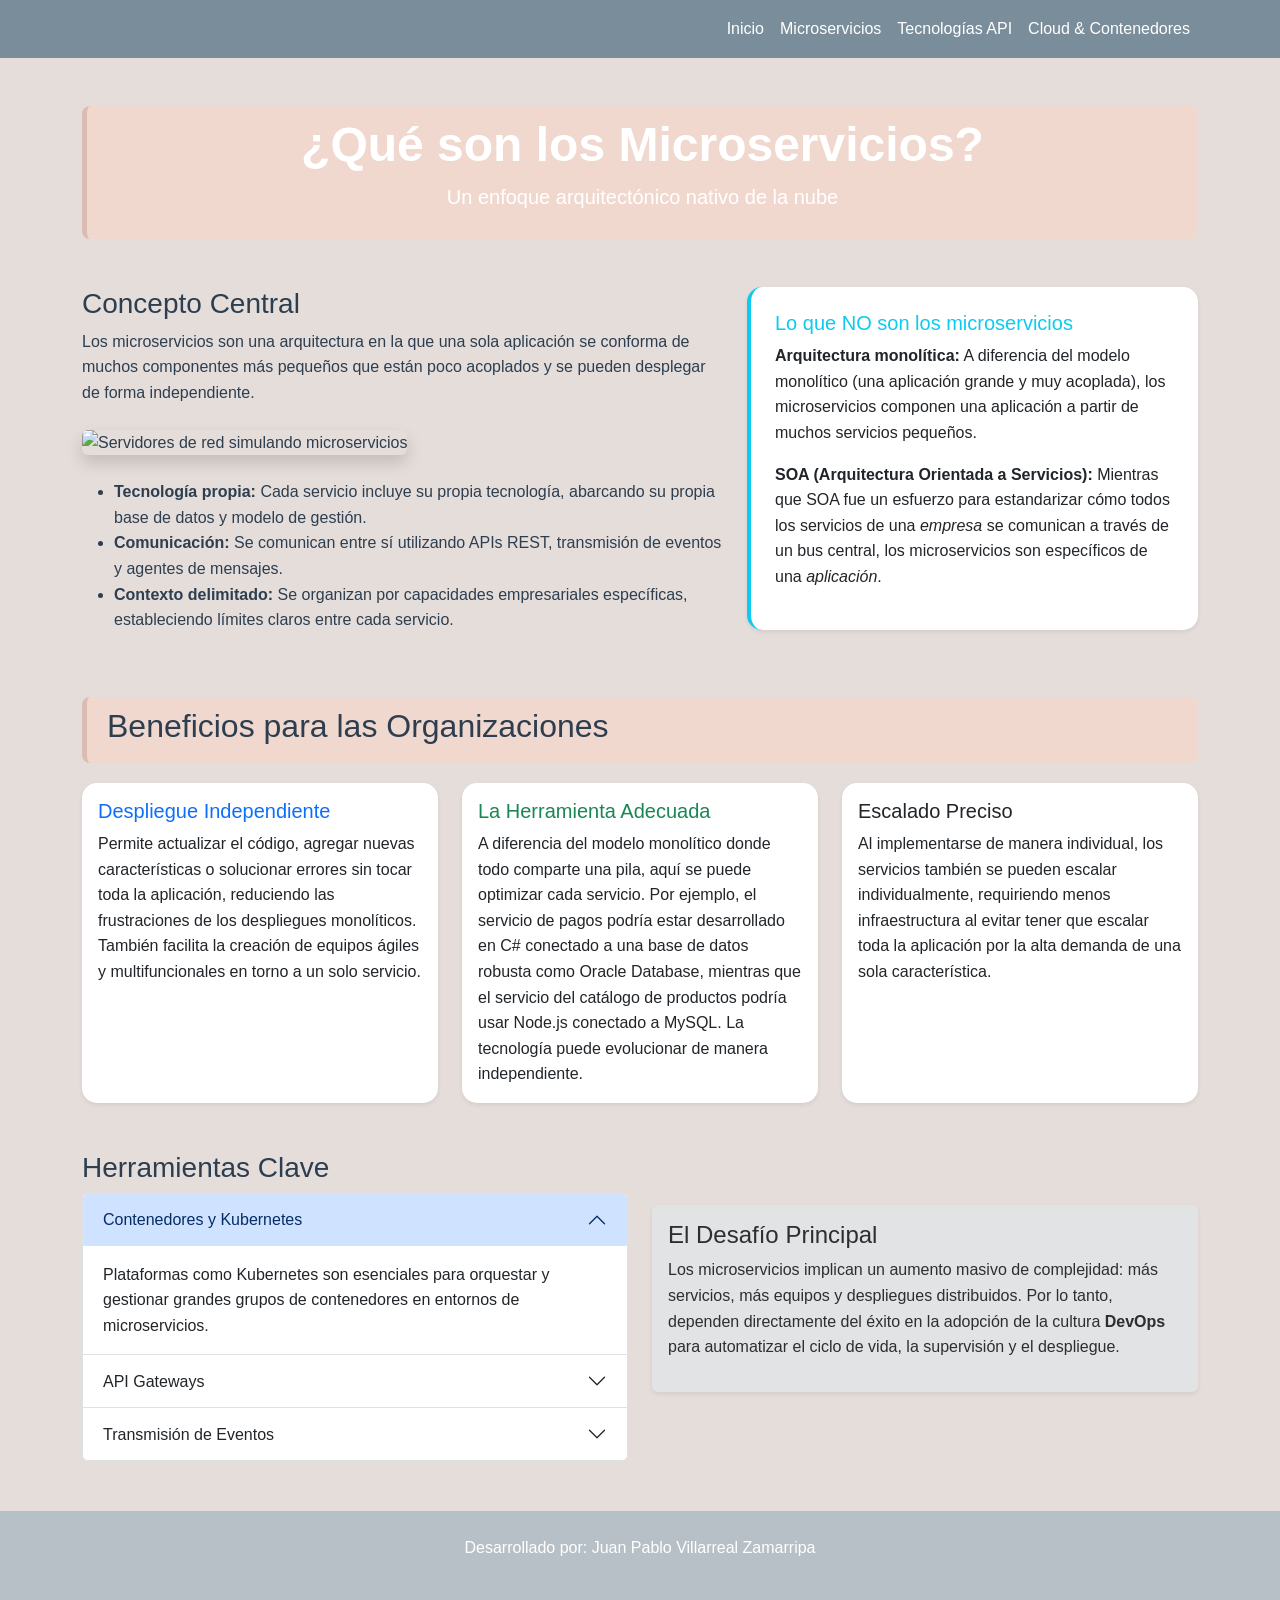
==== microservicios.html @ 3ef69c23 "Add files via upload" ====
<!DOCTYPE html>
<html lang="es">
<head>
    <meta charset="UTF-8">
    <title>Proyecto Parcial 1 - Juan Pablo Villarreal Zamarripa</title>
    <link href="https://cdn.jsdelivr.net/npm/bootstrap@5.3.0/dist/css/bootstrap.min.css" rel="stylesheet">
    <link rel="stylesheet" href="css/EstilosProyecto1.css">
</head>
<body>

<nav class="navbar navbar-expand-lg navbar-custom sticky-top">
    <div class="container">
        <button class="navbar-toggler" type="button" data-bs-toggle="collapse" data-bs-target="#navbarNav">
            <span class="navbar-toggler-icon"></span>
        </button>
        <div class="collapse navbar-collapse" id="navbarNav">
            <ul class="navbar-nav ms-auto">
                <li class="nav-item"><a class="nav-link" href="index.html">Inicio</a></li>
                <li class="nav-item"><a class="nav-link active" href="microservicios.html">Microservicios</a></li>
                <li class="nav-item"><a class="nav-link" href="tecnologias.html">Tecnologías API</a></li>
                <li class="nav-item"><a class="nav-link" href="nube.html">Cloud & Contenedores</a></li>
            </ul>
        </div>
    </div>
</nav>

<div class="container mt-5">
    
    <div class="header-seccion text-center mb-5">
        <h1 class="display-5 fw-bold text-white">¿Qué son los Microservicios?</h1>
        <p class="lead text-white">Un enfoque arquitectónico nativo de la nube</p>
    </div>

    <div class="row mb-5">
        <div class="col-md-7">
            <h3>Concepto Central</h3>
            <p>Los microservicios son una arquitectura en la que una sola aplicación se conforma de muchos componentes más pequeños que están poco acoplados y se pueden desplegar de forma independiente.</p>
            
            <img src="https://www.mytaskpanel.com/wp-content/uploads/2021/06/consulting-blog-31a.webp" class="img-fluid rounded shadow mb-4 mt-2" alt="Servidores de red simulando microservicios">
            
            <ul>
                <li><strong>Tecnología propia:</strong> Cada servicio incluye su propia tecnología, abarcando su propia base de datos y modelo de gestión.</li>
                <li><strong>Comunicación:</strong> Se comunican entre sí utilizando APIs REST, transmisión de eventos y agentes de mensajes.</li>
                <li><strong>Contexto delimitado:</strong> Se organizan por capacidades empresariales específicas, estableciendo límites claros entre cada servicio.</li>
            </ul>
        </div>
        <div class="col-md-5">
<div class="card card-custom p-4 shadow-sm border-start border-4 border-info">
                <h5 class="text-info">Lo que NO son los microservicios</h5>
                <p><strong>Arquitectura monolítica:</strong> A diferencia del modelo monolítico (una aplicación grande y muy acoplada), los microservicios componen una aplicación a partir de muchos servicios pequeños.</p>
                <p><strong>SOA (Arquitectura Orientada a Servicios):</strong> Mientras que SOA fue un esfuerzo para estandarizar cómo todos los servicios de una <em>empresa</em> se comunican a través de un bus central, los microservicios son específicos de una <em>aplicación</em>.</p>
            </div>
        </div>
    </div>

    <div class="header-seccion mt-5">
        <h2>Beneficios para las Organizaciones</h2>
    </div>
    <div class="row g-4 mb-5">
        <div class="col-md-4">
            <div class="card card-custom p-3 h-100 shadow-sm">
                <h5 class="card-title text-primary">Despliegue Independiente</h5>
                <p class="card-text">Permite actualizar el código, agregar nuevas características o solucionar errores sin tocar toda la aplicación, reduciendo las frustraciones de los despliegues monolíticos. También facilita la creación de equipos ágiles y multifuncionales en torno a un solo servicio.</p>
            </div>
        </div>
        <div class="col-md-4">
            <div class="card card-custom p-3 h-100 shadow-sm">
                <h5 class="card-title text-success">La Herramienta Adecuada</h5>
                <p class="card-text">A diferencia del modelo monolítico donde todo comparte una pila, aquí se puede optimizar cada servicio. Por ejemplo, el servicio de pagos podría estar desarrollado en C# conectado a una base de datos robusta como Oracle Database, mientras que el servicio del catálogo de productos podría usar Node.js conectado a MySQL. La tecnología puede evolucionar de manera independiente.</p>
            </div>
        </div>
        <div class="col-md-4">
            <div class="card card-custom p-3 h-100 shadow-sm">
                <h5 class="card-title text-warning text-dark">Escalado Preciso</h5>
                <p class="card-text">Al implementarse de manera individual, los servicios también se pueden escalar individualmente, requiriendo menos infraestructura al evitar tener que escalar toda la aplicación por la alta demanda de una sola característica.</p>
            </div>
        </div>
    </div>

    <div class="row mb-5 align-items-center">
        <div class="col-md-6">
            <h3>Herramientas Clave</h3>
            <div class="accordion" id="toolsAccordion">
                <div class="accordion-item">
                    <h2 class="accordion-header">
                        <button class="accordion-button" type="button" data-bs-toggle="collapse" data-bs-target="#t1">
                            Contenedores y Kubernetes
                        </button>
                    </h2>
                    <div id="t1" class="accordion-collapse collapse show" data-bs-parent="#toolsAccordion">
                        <div class="accordion-body">
                            Plataformas como Kubernetes son esenciales para orquestar y gestionar grandes grupos de contenedores en entornos de microservicios.
                        </div>
                    </div>
                </div>
                <div class="accordion-item">
                    <h2 class="accordion-header">
                        <button class="accordion-button collapsed" type="button" data-bs-toggle="collapse" data-bs-target="#t2">
                            API Gateways
                        </button>
                    </h2>
                    <div id="t2" class="accordion-collapse collapse" data-bs-parent="#toolsAccordion">
                        <div class="accordion-body">
                            Actúan como capa intermedia y proxy inverso, enrutando solicitudes y proporcionando seguridad adicional conforme aumenta el número de servicios.
                        </div>
                    </div>
                </div>
                <div class="accordion-item">
                    <h2 class="accordion-header">
                        <button class="accordion-button collapsed" type="button" data-bs-toggle="collapse" data-bs-target="#t3">
                            Transmisión de Eventos
                        </button>
                    </h2>
                    <div id="t3" class="accordion-collapse collapse" data-bs-parent="#toolsAccordion">
                        <div class="accordion-body">
                            Para evitar consultas constantes ("encuestas"), las llamadas API se acoplan con sistemas de mensajería (como Apache Kafka) para transmitir cambios de estado en tiempo real.
                        </div>
                    </div>
                </div>
            </div>
        </div>
        <div class="col-md-6 mt-4 mt-md-0">
            <div class="alert alert-secondary border-0 shadow-sm">
                <h4 class="alert-heading">El Desafío Principal</h4>
                <p>Los microservicios implican un aumento masivo de complejidad: más servicios, más equipos y despliegues distribuidos. Por lo tanto, dependen directamente del éxito en la adopción de la cultura <strong>DevOps</strong> para automatizar el ciclo de vida, la supervisión y el despliegue.</p>
            </div>
        </div>
    </div>

</div>

<footer class="text-center py-4">
    <p>Desarrollado por: Juan Pablo Villarreal Zamarripa</p>
</footer>

<script src="https://cdn.jsdelivr.net/npm/bootstrap@5.3.0/dist/js/bootstrap.bundle.min.js"></script>
</body>
</html>
---- css/EstilosProyecto1.css ----
/* Paleta de colores pastel */
:root {
    --color-principal: #7a8d9a; /* Azul grisáceo */
    --color-secundario: #b7c0c7; /* Gris claro */
    --color-fondo: #e5ddd9; /* Beige */
    --color-acento1: #f1d8cf; /* Rosa pastel */
    --color-acento2: #dbbcb3; /* Piel suave */
    --texto-oscuro: #2c3e50;
}

body {
    background-color: var(--color-fondo);
    font-family: 'Segoe UI', Tahoma, Geneva, Verdana, sans-serif;
    color: var(--texto-oscuro);
    line-height: 1.6;
}

.navbar-custom {
    background-color: var(--color-principal);
}

.navbar-custom .navbar-brand, .navbar-custom .nav-link {
    color: white !important;
    font-weight: 500;
}

.navbar-custom .nav-link:hover {
    color: var(--color-acento1) !important;
}

.card-custom {
    background-color: white;
    border: none;
    border-radius: 15px;
    box-shadow: 0 4px 6px rgba(0,0,0,0.05);
    transition: transform 0.3s ease;
}

.card-custom:hover {
    transform: translateY(-5px);
}

.header-seccion {
    background-color: var(--color-acento1);
    padding: 10px 20px;
    border-radius: 8px;
    border-left: 5px solid var(--color-acento2);
    margin-bottom: 20px;
}

footer {
    background-color: var(--color-secundario);
    color: white;
    padding: 20px 0;
    margin-top: 50px;
}

.btn-custom {
    background-color: var(--color-principal);
    color: white;
    border: none;
}

.btn-custom:hover {
    background-color: var(--color-acento2);
    color: var(--texto-oscuro);
}
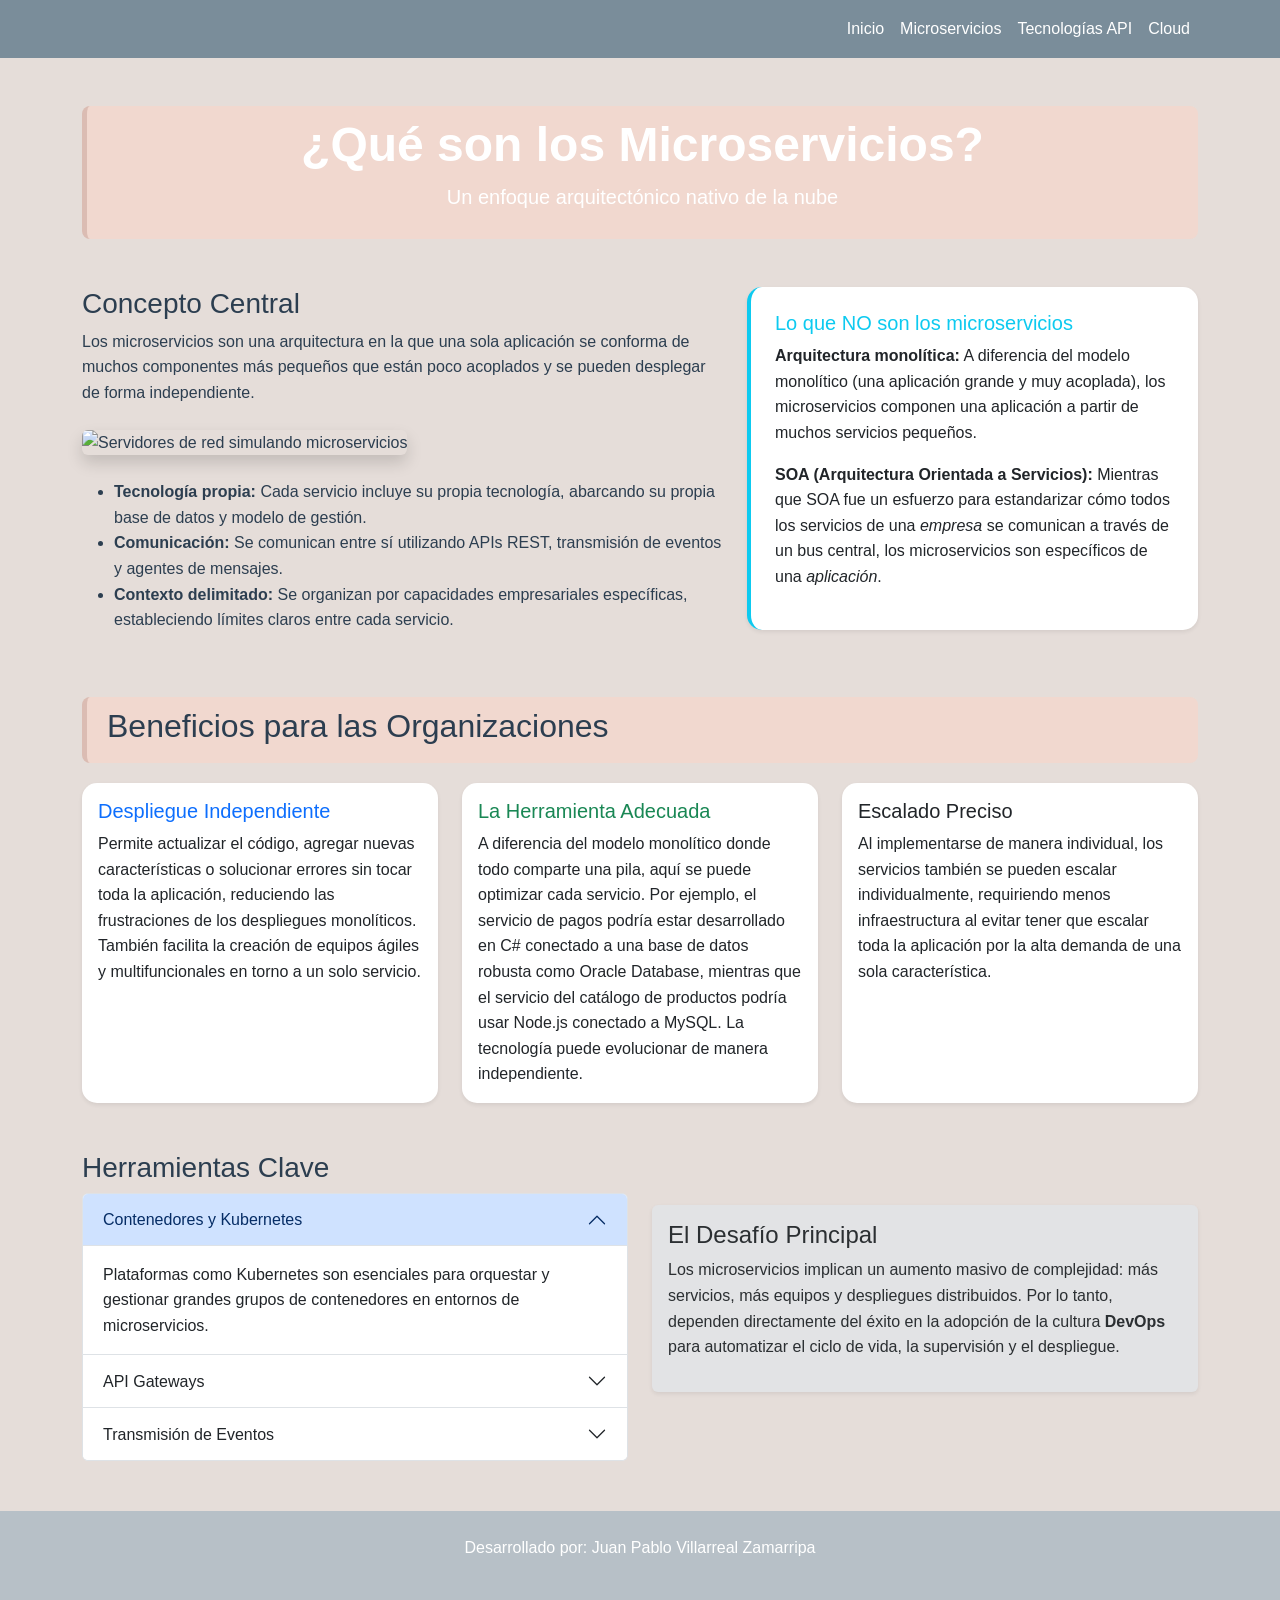
==== commit 39a620c0: "Update microservicios.html" ====
--- a/microservicios.html
+++ b/microservicios.html
@@ -18,7 +18,7 @@
                 <li class="nav-item"><a class="nav-link" href="index.html">Inicio</a></li>
                 <li class="nav-item"><a class="nav-link active" href="microservicios.html">Microservicios</a></li>
                 <li class="nav-item"><a class="nav-link" href="tecnologias.html">Tecnologías API</a></li>
-                <li class="nav-item"><a class="nav-link" href="nube.html">Cloud & Contenedores</a></li>
+                <li class="nav-item"><a class="nav-link" href="nube.html">Cloud</a></li>
             </ul>
         </div>
     </div>
@@ -135,4 +135,5 @@
 
 <script src="https://cdn.jsdelivr.net/npm/bootstrap@5.3.0/dist/js/bootstrap.bundle.min.js"></script>
 </body>
-</html>+
+</html>
